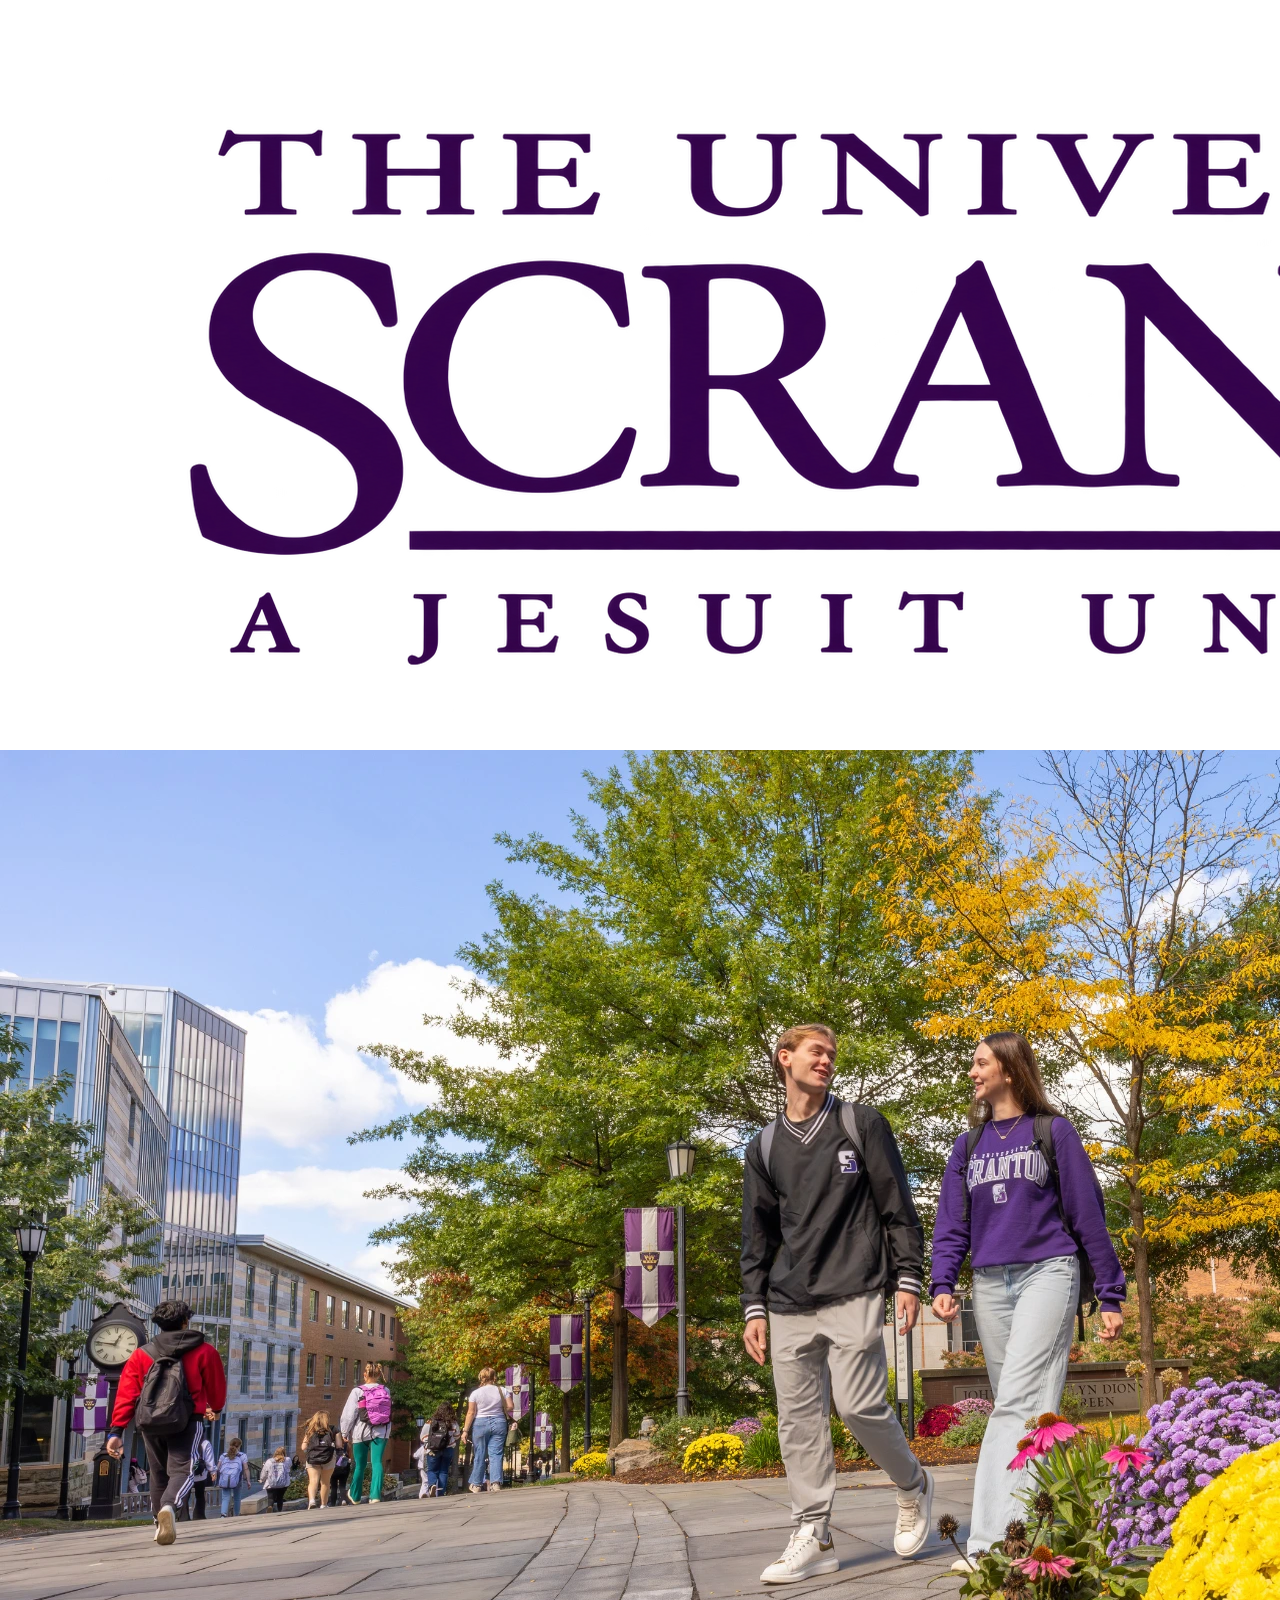
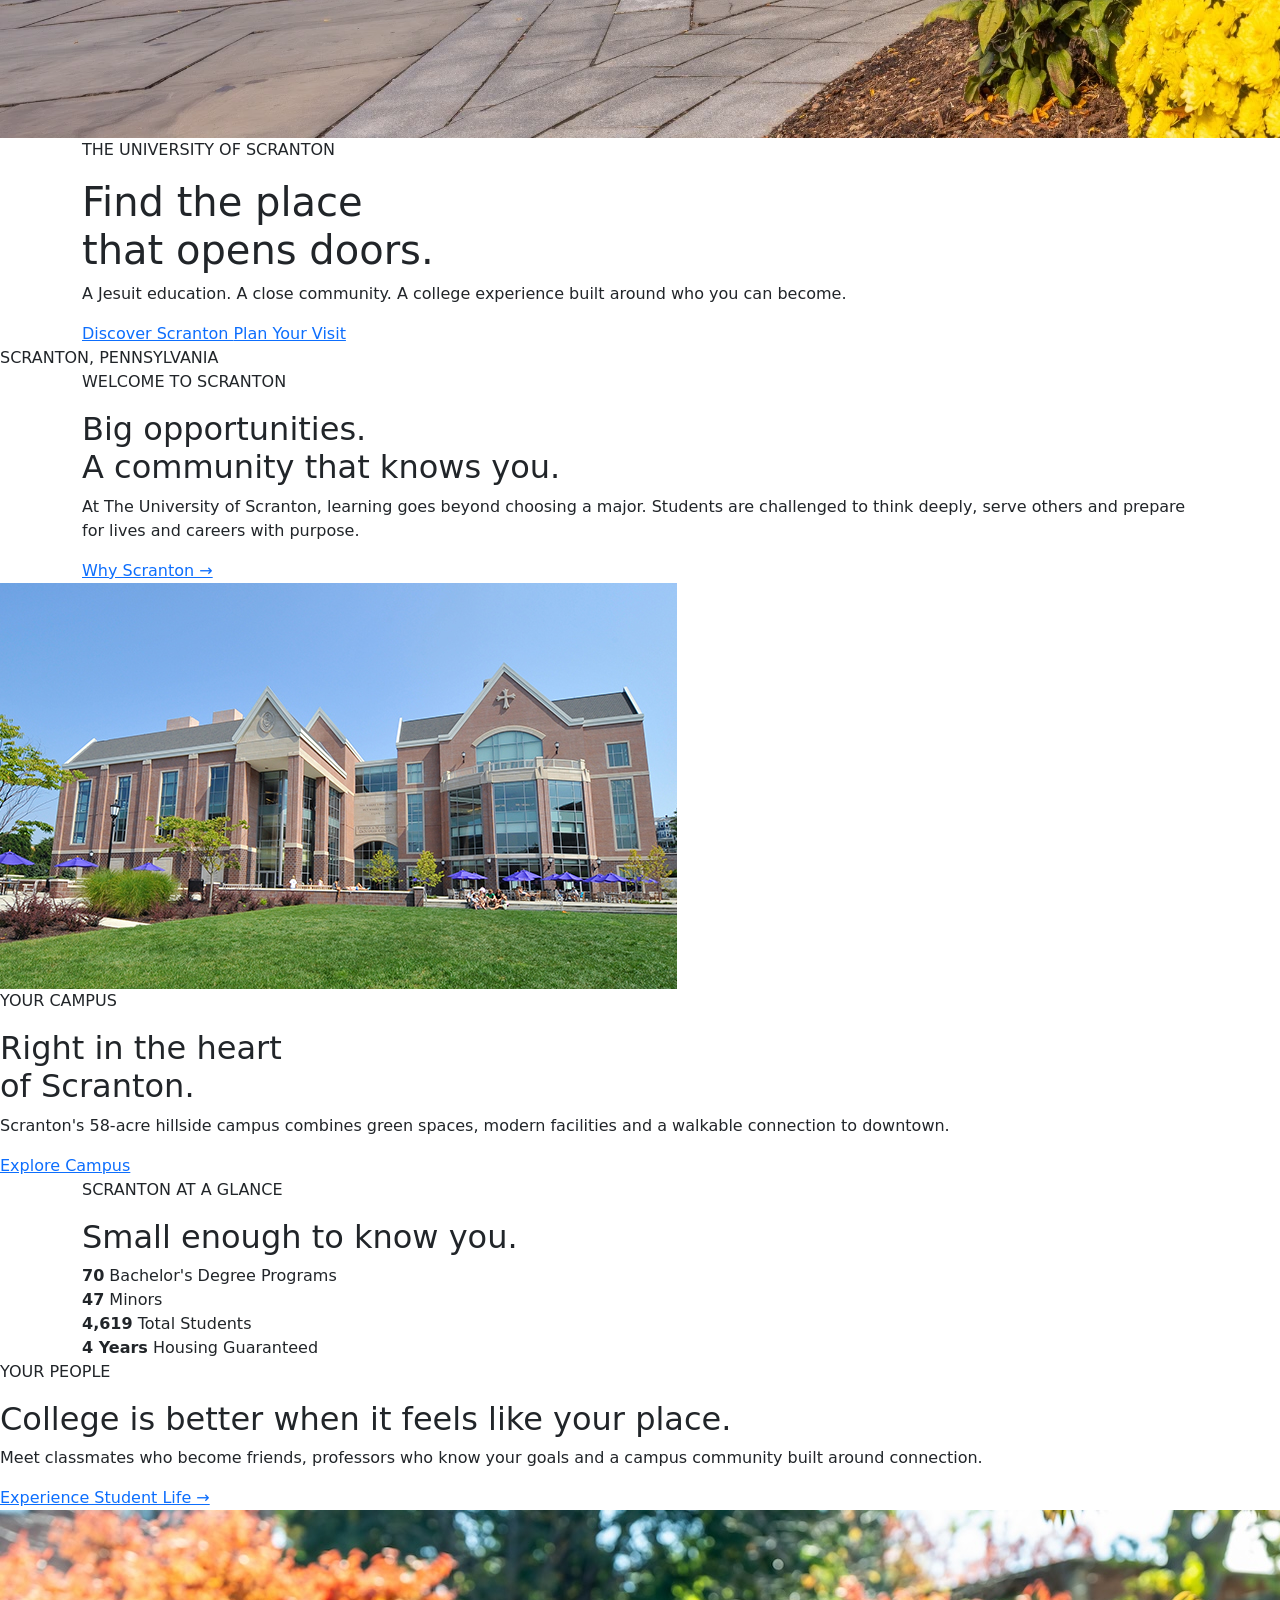
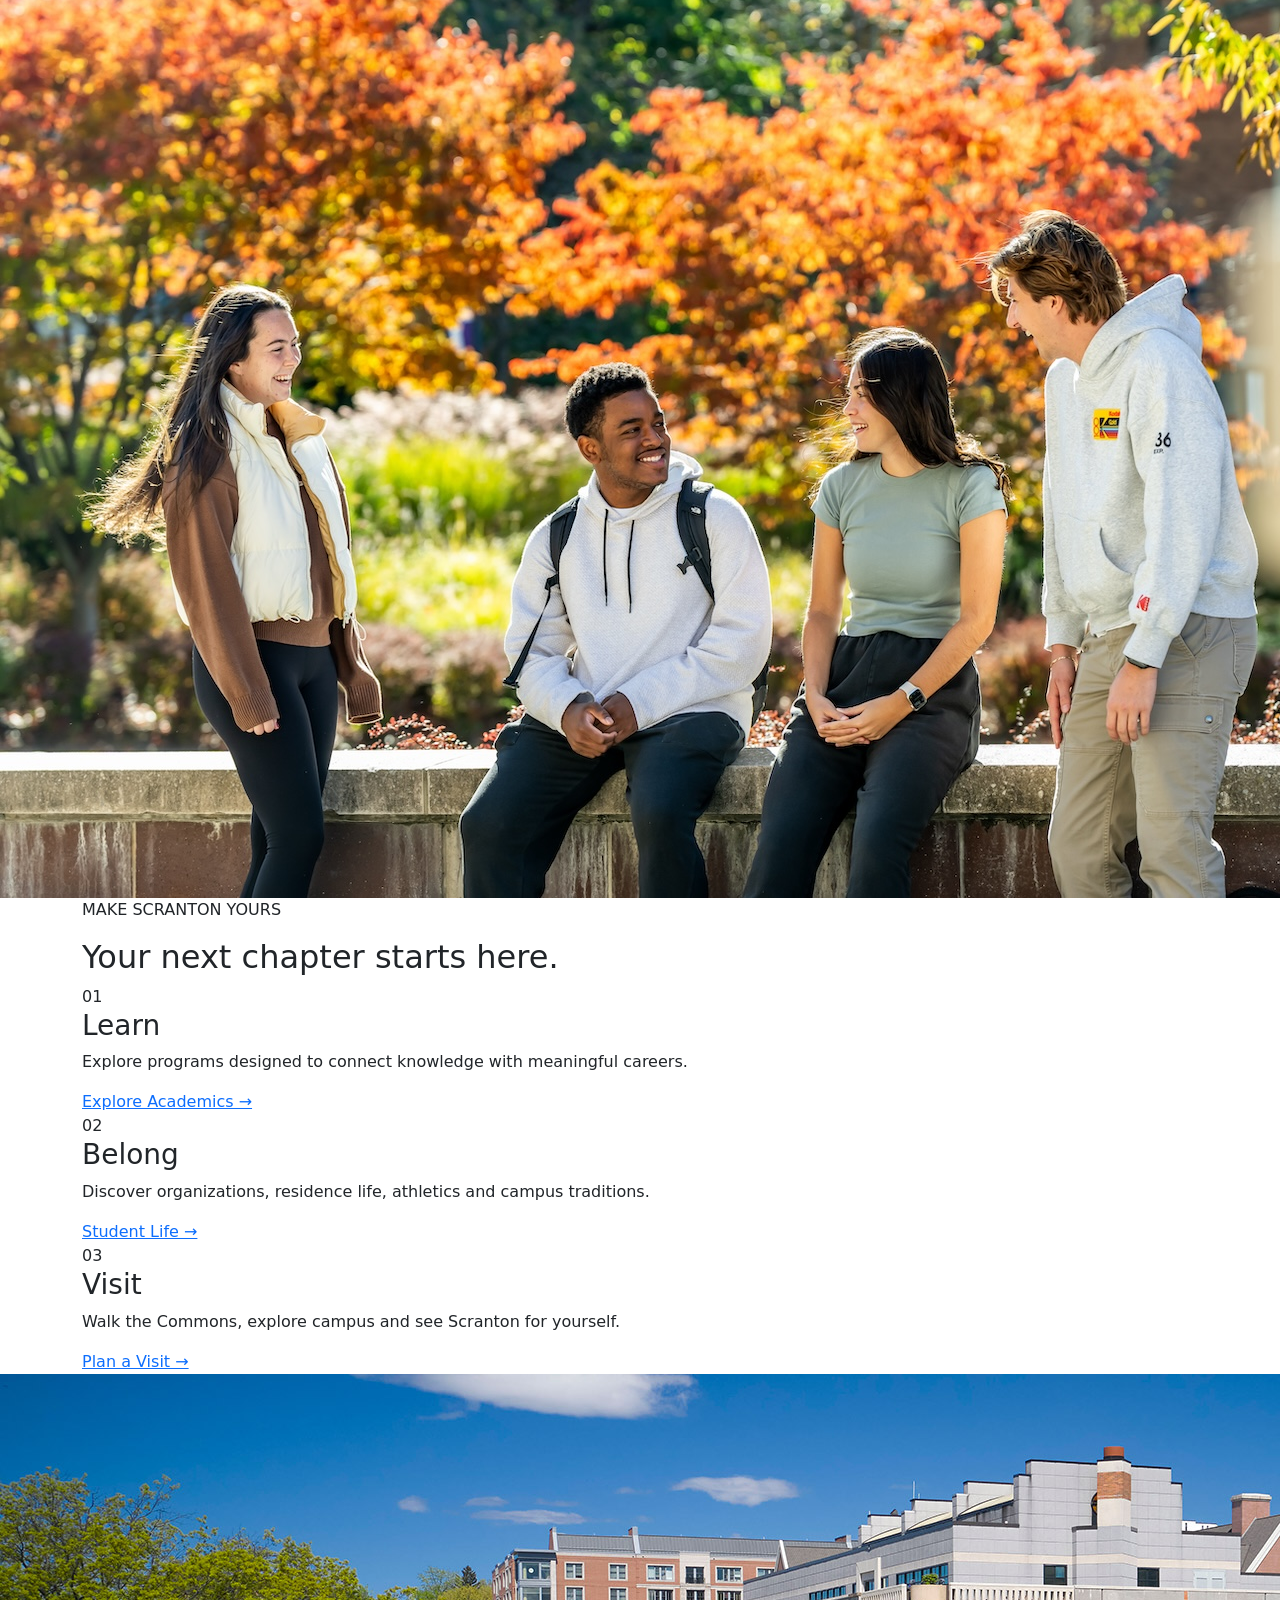
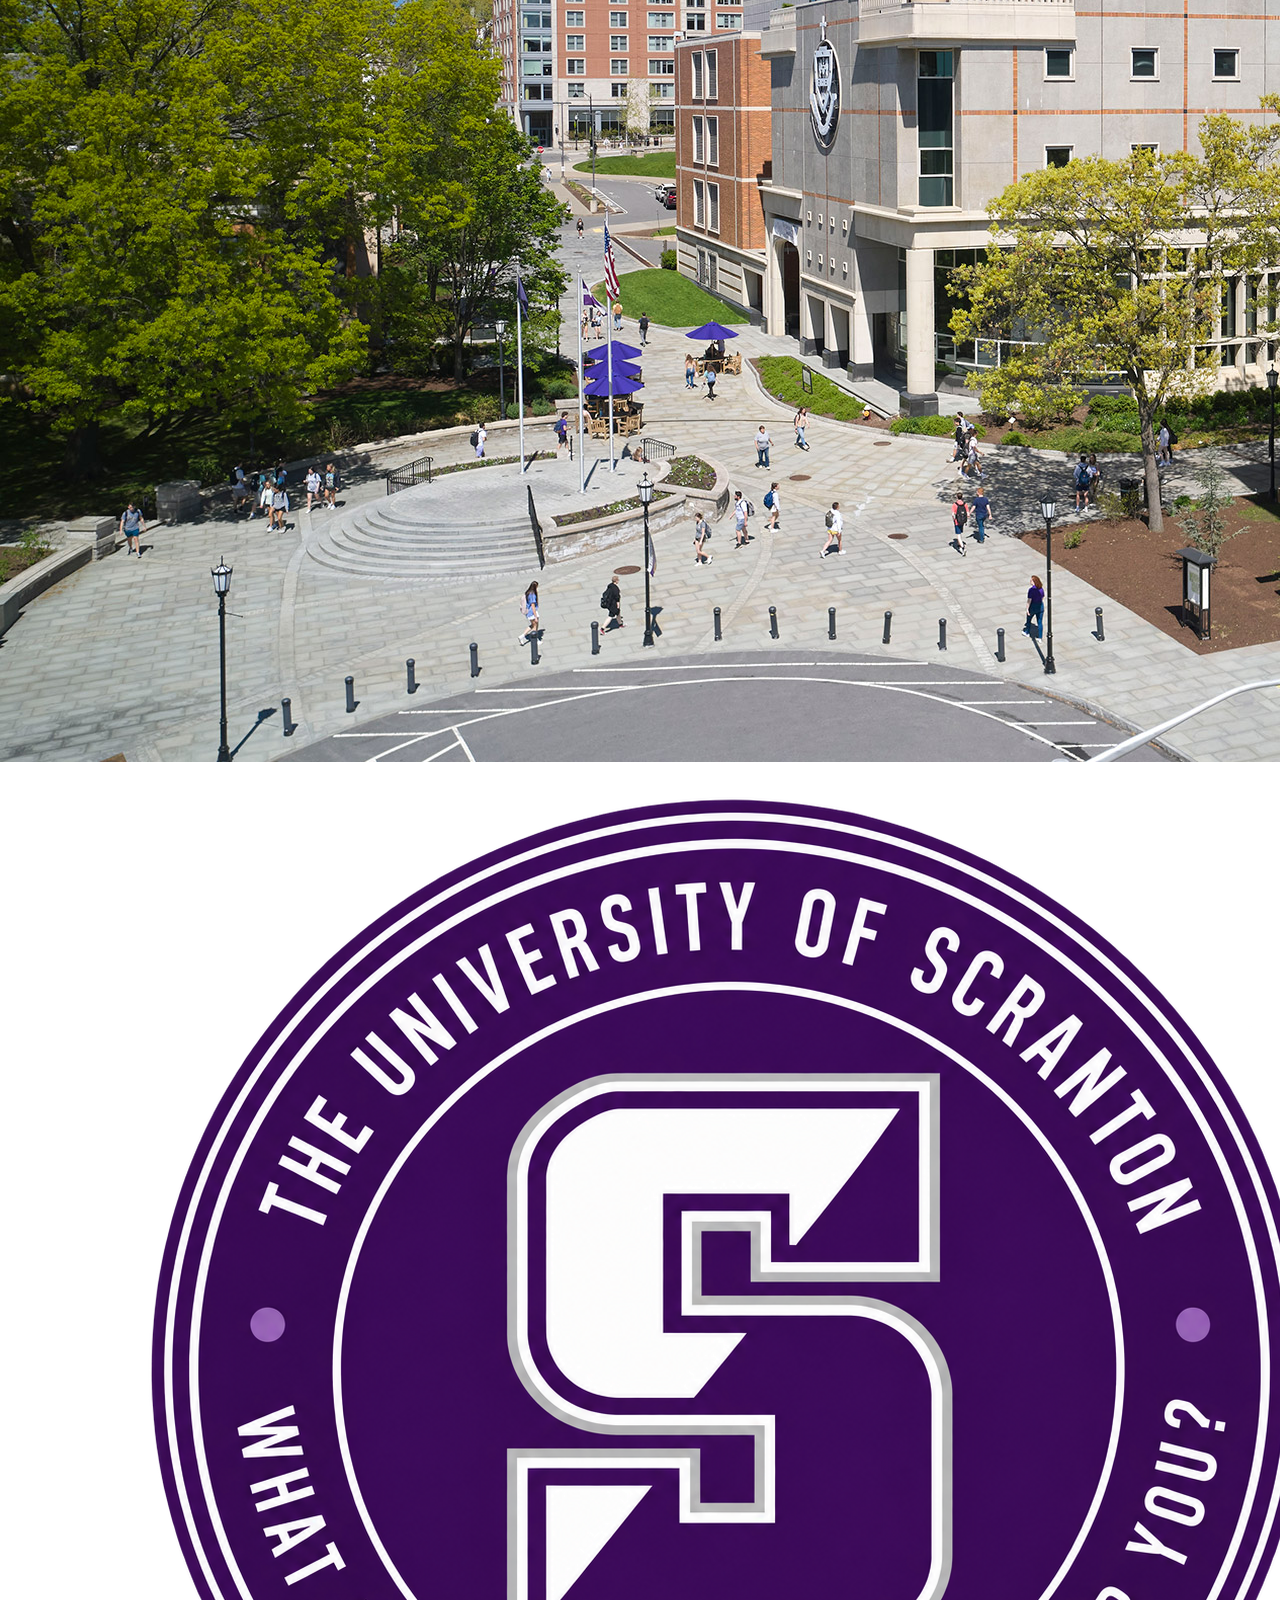
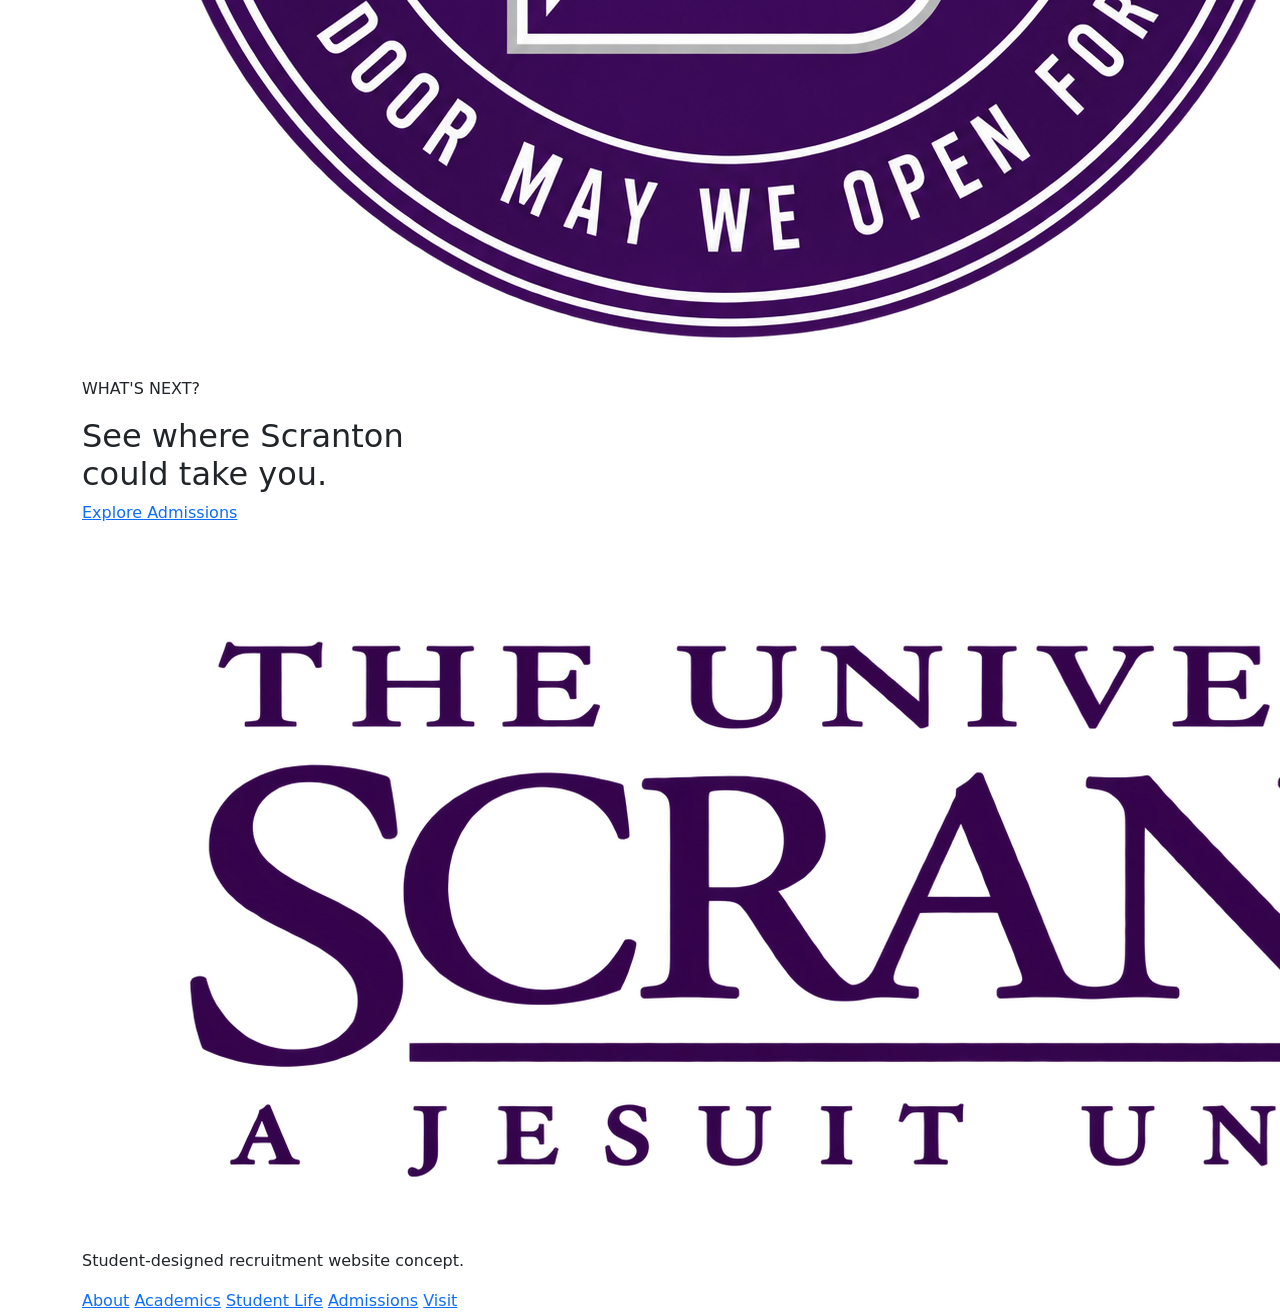
==== index.html @ c7df623d "1" ====
<!DOCTYPE html>
<html lang="en">
<head>
    <meta charset="UTF-8">
    <meta name="viewport" content="width=device-width, initial-scale=1.0">

    <title>The University of Scranton | Open Your Next Door</title>

    <link href="https://cdn.jsdelivr.net/npm/bootstrap@5.3.8/dist/css/bootstrap.min.css" rel="stylesheet">

    <link rel="preconnect" href="https://fonts.googleapis.com">
    <link rel="preconnect" href="https://fonts.gstatic.com" crossorigin>
    <link href="https://fonts.googleapis.com/css2?family=DM+Serif+Display&family=Montserrat:wght@400;500;600;700&display=swap" rel="stylesheet">

    <link rel="stylesheet" href="style.css">
</head>

<body>

<nav class="navbar navbar-expand-lg scranton-navbar sticky-top">
    <div class="container">

        <a class="navbar-brand" href="index.html">
            <img src="scranton-logo.png"
                 alt="The University of Scranton"
                 class="scranton-logo">
        </a>

        <button class="navbar-toggler" type="button"
                data-bs-toggle="collapse"
                data-bs-target="#mainNav"
                aria-controls="mainNav"
                aria-expanded="false"
                aria-label="Toggle navigation">
            <span class="navbar-toggler-icon"></span>
        </button>

        <div class="collapse navbar-collapse" id="mainNav">

            <ul class="navbar-nav ms-auto align-items-lg-center">
                <li class="nav-item">
                    <a class="nav-link" href="about.html">About</a>
                </li>

                <li class="nav-item">
                    <a class="nav-link" href="academics.html">Academics</a>
                </li>

                <li class="nav-item">
                    <a class="nav-link" href="student-life.html">Student Life</a>
                </li>

                <li class="nav-item">
                    <a class="nav-link" href="admissions.html">Admissions</a>
                </li>

                <li class="nav-item ms-lg-3">
                    <a class="nav-link visit-button" href="visit.html">Visit</a>
                </li>
            </ul>

        </div>
    </div>
</nav>


<!-- HERO -->

<header class="home-hero">

    <img src="students-fall.jpg"
         alt="Students walking through The University of Scranton campus in fall"
         class="hero-image">

    <div class="hero-overlay"></div>

    <div class="container hero-content reveal">
        <p class="hero-eyebrow">THE UNIVERSITY OF SCRANTON</p>

        <h1>
            Find the place<br>
            that opens doors.
        </h1>

        <p class="hero-description">
            A Jesuit education. A close community.
            A college experience built around who you can become.
        </p>

        <div class="hero-buttons">
            <a href="about.html" class="button-light">
                Discover Scranton
            </a>

            <a href="visit.html" class="button-outline-light">
                Plan Your Visit
            </a>
        </div>
    </div>

    <div class="hero-tag">
        <span>SCRANTON, PENNSYLVANIA</span>
    </div>

</header>


<!-- INTRO -->

<section class="section cream-section">
    <div class="container">

        <div class="intro-grid">

            <div class="reveal">
                <p class="eyebrow">WELCOME TO SCRANTON</p>

                <h2 class="section-title">
                    Big opportunities.<br>
                    A community that knows you.
                </h2>
            </div>

            <div class="large-copy reveal">
                <p>
                    At The University of Scranton, learning goes beyond
                    choosing a major. Students are challenged to think
                    deeply, serve others and prepare for lives and careers
                    with purpose.
                </p>

                <a href="about.html" class="text-link">
                    Why Scranton →
                </a>
            </div>

        </div>

    </div>
</section>


<!-- FEATURE -->

<section class="editorial-feature">

    <div class="editorial-image reveal">
        <img src="denaples-center.jpg"
             alt="DeNaples Center at The University of Scranton">
    </div>

    <div class="editorial-copy purple-panel reveal">

        <p class="eyebrow light-eyebrow">YOUR CAMPUS</p>

        <h2>
            Right in the heart<br>
            of Scranton.
        </h2>

        <p>
            Scranton's 58-acre hillside campus combines green spaces,
            modern facilities and a walkable connection to downtown.
        </p>

        <a href="visit.html" class="button-light">
            Explore Campus
        </a>

    </div>

</section>


<!-- NUMBERS -->

<section class="section white-section">

    <div class="container">

        <div class="center-heading reveal">
            <p class="eyebrow">SCRANTON AT A GLANCE</p>
            <h2 class="section-title">Small enough to know you.</h2>
        </div>

        <div class="stat-grid">

            <div class="stat reveal">
                <strong>70</strong>
                <span>Bachelor's Degree Programs</span>
            </div>

            <div class="stat reveal">
                <strong>47</strong>
                <span>Minors</span>
            </div>

            <div class="stat reveal">
                <strong>4,619</strong>
                <span>Total Students</span>
            </div>

            <div class="stat reveal">
                <strong>4 Years</strong>
                <span>Housing Guaranteed</span>
            </div>

        </div>

    </div>

</section>


<!-- STUDENT COMMUNITY -->

<section class="student-feature">

    <div class="student-feature-copy reveal">

        <p class="eyebrow">YOUR PEOPLE</p>

        <h2>
            College is better when
            it feels like your place.
        </h2>

        <p>
            Meet classmates who become friends, professors who know
            your goals and a campus community built around connection.
        </p>

        <a href="student-life.html" class="text-link">
            Experience Student Life →
        </a>

    </div>

    <div class="student-feature-image reveal">
        <img src="student-community.jpg"
             alt="University of Scranton students spending time together">
    </div>

</section>


<!-- THREE PATHS -->

<section class="section soft-section">

    <div class="container">

        <div class="center-heading reveal">
            <p class="eyebrow">MAKE SCRANTON YOURS</p>
            <h2 class="section-title">Your next chapter starts here.</h2>
        </div>

        <div class="path-grid">

            <article class="path-card reveal">
                <span>01</span>
                <h3>Learn</h3>
                <p>
                    Explore programs designed to connect knowledge
                    with meaningful careers.
                </p>
                <a href="academics.html">Explore Academics →</a>
            </article>

            <article class="path-card reveal">
                <span>02</span>
                <h3>Belong</h3>
                <p>
                    Discover organizations, residence life,
                    athletics and campus traditions.
                </p>
                <a href="student-life.html">Student Life →</a>
            </article>

            <article class="path-card reveal">
                <span>03</span>
                <h3>Visit</h3>
                <p>
                    Walk the Commons, explore campus and see
                    Scranton for yourself.
                </p>
                <a href="visit.html">Plan a Visit →</a>
            </article>

        </div>

    </div>

</section>


<!-- PHOTO CTA -->

<section class="photo-banner">

    <img src="campus-main.jpg"
         alt="The University of Scranton campus"
         class="banner-image">

    <div class="banner-overlay"></div>

    <div class="container banner-content reveal">

        <img src="scranton-mark.png"
             alt=""
             class="banner-mark">

        <p class="eyebrow light-eyebrow">WHAT'S NEXT?</p>

        <h2>
            See where Scranton<br>
            could take you.
        </h2>

        <a href="admissions.html" class="button-light">
            Explore Admissions
        </a>

    </div>

</section>


<footer class="site-footer">

    <div class="container footer-grid">

        <div>
            <img src="scranton-logo.png"
                 alt="The University of Scranton"
                 class="footer-logo">

            <p>
                Student-designed recruitment website concept.
            </p>
        </div>

        <div class="footer-links">
            <a href="about.html">About</a>
            <a href="academics.html">Academics</a>
            <a href="student-life.html">Student Life</a>
            <a href="admissions.html">Admissions</a>
            <a href="visit.html">Visit</a>
        </div>

    </div>

    <div class="container footer-bottom">
        
    </div>

</footer>


<script src="https://cdn.jsdelivr.net/npm/bootstrap@5.3.8/dist/js/bootstrap.bundle.min.js"></script>
<script src="script.js"></script>

</body>
</html>
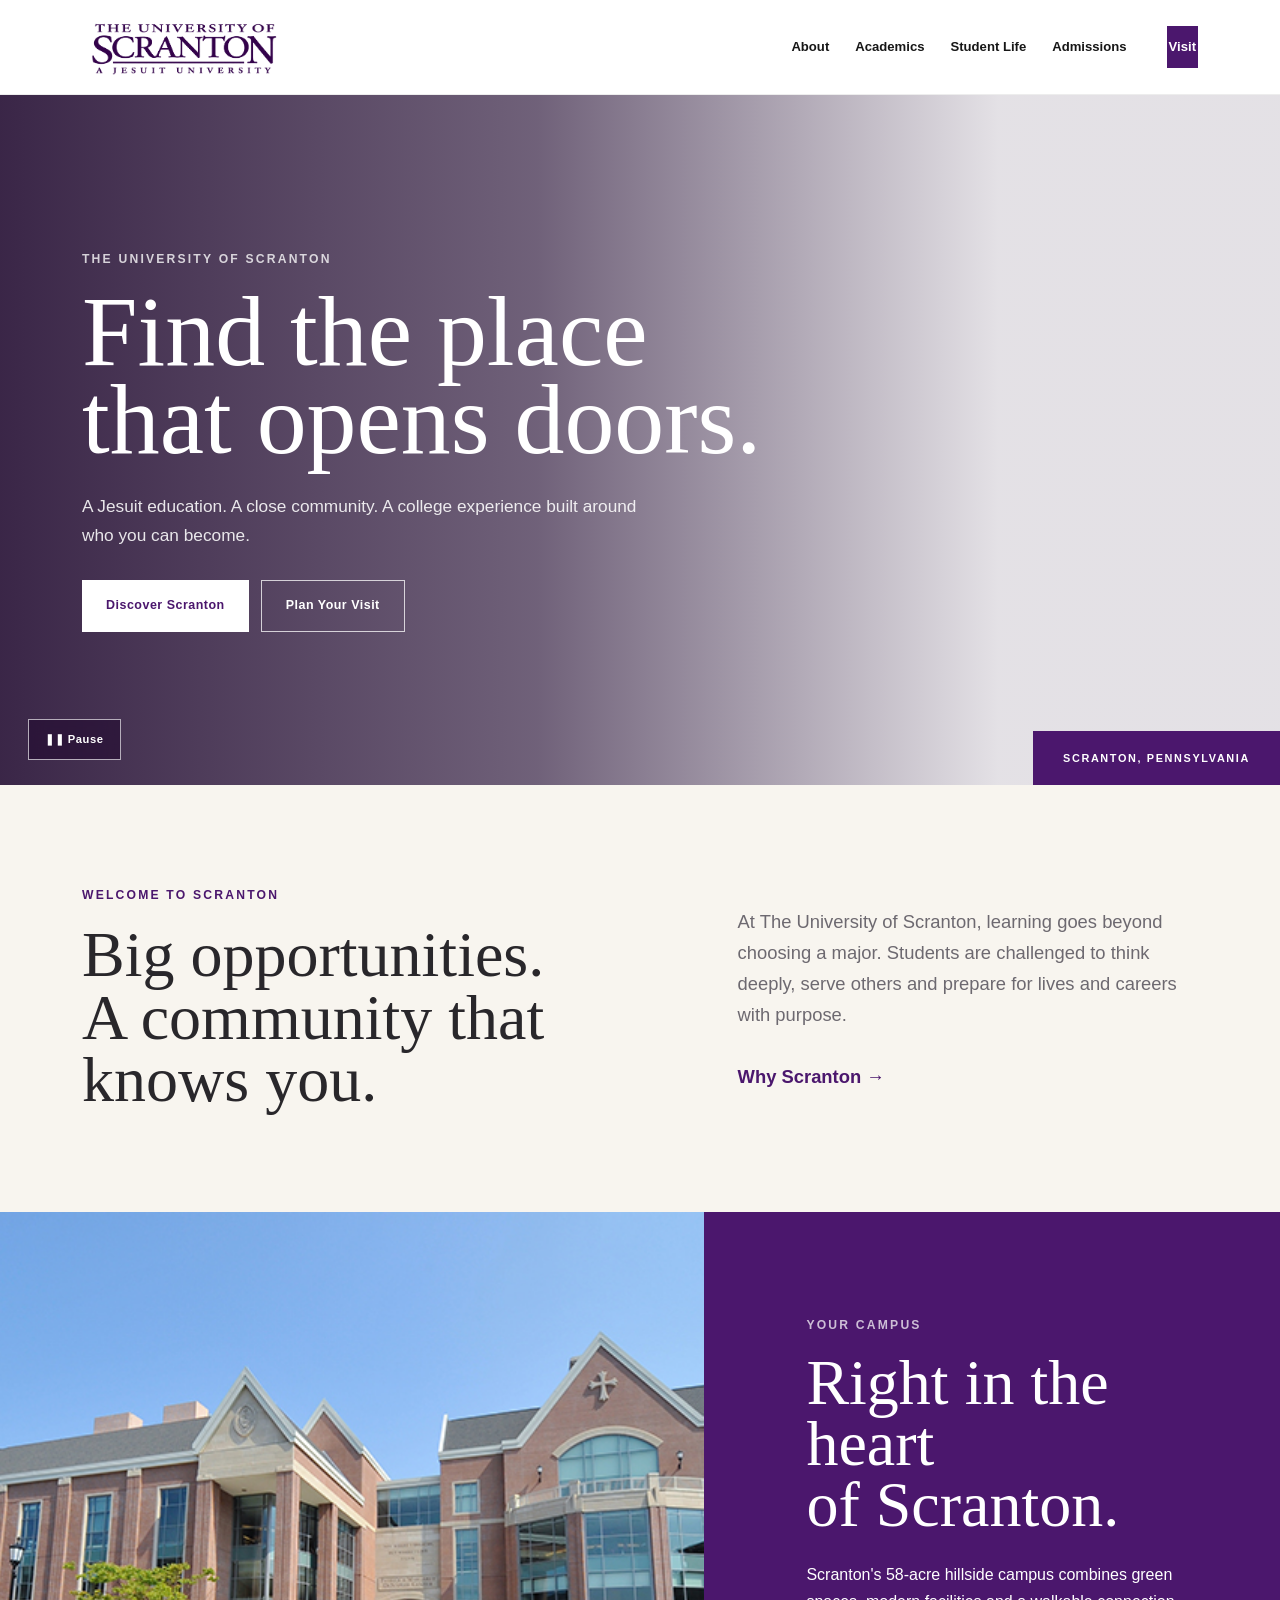
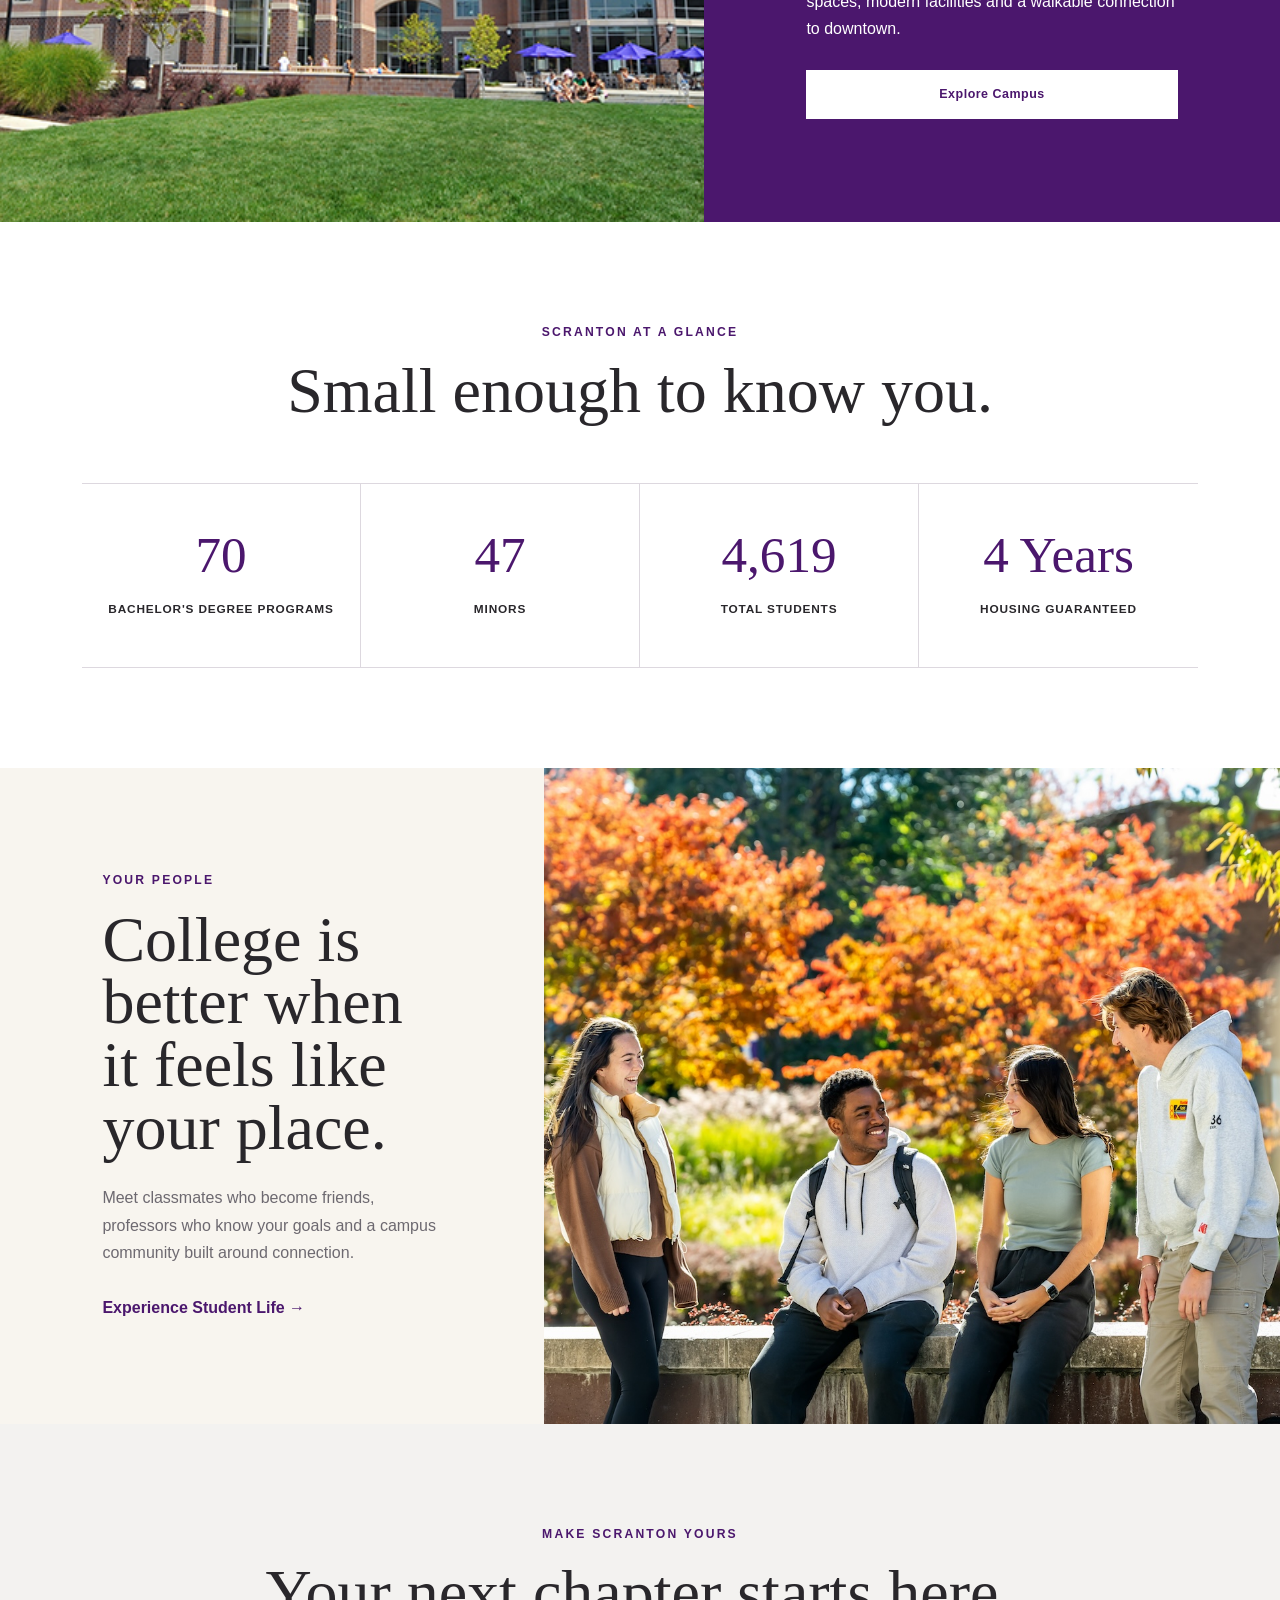
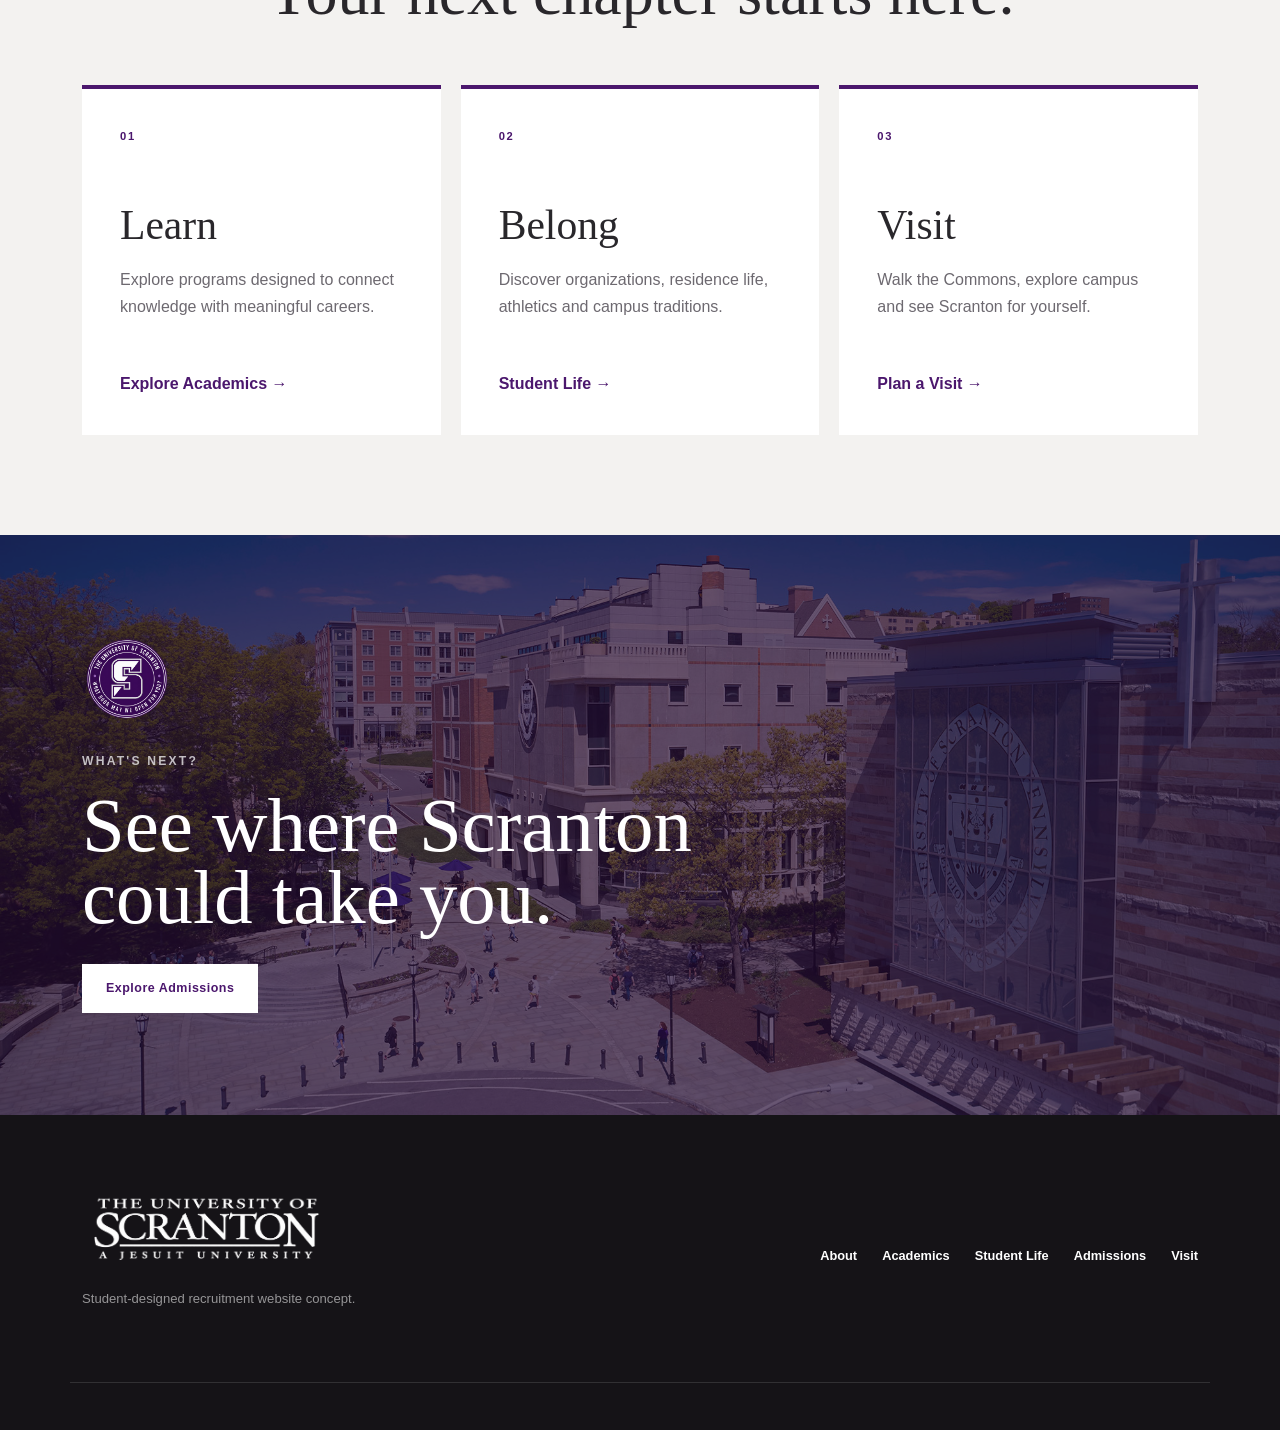
==== commit 52b24a5e: "hi" ====
--- a/index.html
+++ b/index.html
@@ -1,7 +1,11 @@
 <!DOCTYPE html>
+
 <html lang="en">
+
 <head>
+
     <meta charset="UTF-8">
+
     <meta name="viewport" content="width=device-width, initial-scale=1.0">
 
     <title>The University of Scranton | Open Your Next Door</title>
@@ -9,21 +13,28 @@
     <link href="https://cdn.jsdelivr.net/npm/bootstrap@5.3.8/dist/css/bootstrap.min.css" rel="stylesheet">
 
     <link rel="preconnect" href="https://fonts.googleapis.com">
+
     <link rel="preconnect" href="https://fonts.gstatic.com" crossorigin>
+
     <link href="https://fonts.googleapis.com/css2?family=DM+Serif+Display&family=Montserrat:wght@400;500;600;700&display=swap" rel="stylesheet">
 
     <link rel="stylesheet" href="style.css">
+
 </head>
 
 <body>
 
+
 <nav class="navbar navbar-expand-lg scranton-navbar sticky-top">
+
     <div class="container">
 
         <a class="navbar-brand" href="index.html">
+
             <img src="scranton-logo.png"
                  alt="The University of Scranton"
                  class="scranton-logo">
+
         </a>
 
         <button class="navbar-toggler" type="button"
@@ -32,12 +43,15 @@
                 aria-controls="mainNav"
                 aria-expanded="false"
                 aria-label="Toggle navigation">
+
             <span class="navbar-toggler-icon"></span>
+
         </button>
 
         <div class="collapse navbar-collapse" id="mainNav">
 
             <ul class="navbar-nav ms-auto align-items-lg-center">
+
                 <li class="nav-item">
                     <a class="nav-link" href="about.html">About</a>
                 </li>
@@ -57,10 +71,13 @@
                 <li class="nav-item ms-lg-3">
                     <a class="nav-link visit-button" href="visit.html">Visit</a>
                 </li>
+
             </ul>
 
         </div>
-    </div>
+
+    </div>
+
 </nav>
 
 
@@ -68,13 +85,23 @@
 
 <header class="home-hero">
 
-    <img src="students-fall.jpg"
-         alt="Students walking through The University of Scranton campus in fall"
-         class="hero-image">
+    <video
+        class="hero-video"
+        id="heroVideo"
+        autoplay
+        muted
+        loop
+        playsinline
+        aria-label="University of Scranton campus video">
+
+        <source src="scranton-campus.mp4" type="video/mp4">
+
+    </video>
 
     <div class="hero-overlay"></div>
 
     <div class="container hero-content reveal">
+
         <p class="hero-eyebrow">THE UNIVERSITY OF SCRANTON</p>
 
         <h1>
@@ -88,6 +115,7 @@
         </p>
 
         <div class="hero-buttons">
+
             <a href="about.html" class="button-light">
                 Discover Scranton
             </a>
@@ -95,8 +123,18 @@
             <a href="visit.html" class="button-outline-light">
                 Plan Your Visit
             </a>
-        </div>
-    </div>
+
+        </div>
+
+    </div>
+
+    <button
+        class="video-control"
+        id="videoControl"
+        type="button"
+        aria-label="Pause background video">
+        ❚❚ Pause
+    </button>
 
     <div class="hero-tag">
         <span>SCRANTON, PENNSYLVANIA</span>
@@ -108,20 +146,24 @@
 <!-- INTRO -->
 
 <section class="section cream-section">
+
     <div class="container">
 
         <div class="intro-grid">
 
             <div class="reveal">
+
                 <p class="eyebrow">WELCOME TO SCRANTON</p>
 
                 <h2 class="section-title">
                     Big opportunities.<br>
                     A community that knows you.
                 </h2>
+
             </div>
 
             <div class="large-copy reveal">
+
                 <p>
                     At The University of Scranton, learning goes beyond
                     choosing a major. Students are challenged to think
@@ -132,11 +174,13 @@
                 <a href="about.html" class="text-link">
                     Why Scranton →
                 </a>
-            </div>
-
-        </div>
-
-    </div>
+
+            </div>
+
+        </div>
+
+    </div>
+
 </section>
 
 
@@ -145,8 +189,10 @@
 <section class="editorial-feature">
 
     <div class="editorial-image reveal">
+
         <img src="denaples-center.jpg"
              alt="DeNaples Center at The University of Scranton">
+
     </div>
 
     <div class="editorial-copy purple-panel reveal">
@@ -179,8 +225,13 @@
     <div class="container">
 
         <div class="center-heading reveal">
+
             <p class="eyebrow">SCRANTON AT A GLANCE</p>
-            <h2 class="section-title">Small enough to know you.</h2>
+
+            <h2 class="section-title">
+                Small enough to know you.
+            </h2>
+
         </div>
 
         <div class="stat-grid">
@@ -237,8 +288,10 @@
     </div>
 
     <div class="student-feature-image reveal">
+
         <img src="student-community.jpg"
              alt="University of Scranton students spending time together">
+
     </div>
 
 </section>
@@ -251,40 +304,66 @@
     <div class="container">
 
         <div class="center-heading reveal">
+
             <p class="eyebrow">MAKE SCRANTON YOURS</p>
-            <h2 class="section-title">Your next chapter starts here.</h2>
+
+            <h2 class="section-title">
+                Your next chapter starts here.
+            </h2>
+
         </div>
 
         <div class="path-grid">
 
             <article class="path-card reveal">
+
                 <span>01</span>
+
                 <h3>Learn</h3>
+
                 <p>
                     Explore programs designed to connect knowledge
                     with meaningful careers.
                 </p>
-                <a href="academics.html">Explore Academics →</a>
+
+                <a href="academics.html">
+                    Explore Academics →
+                </a>
+
             </article>
 
             <article class="path-card reveal">
+
                 <span>02</span>
+
                 <h3>Belong</h3>
+
                 <p>
                     Discover organizations, residence life,
                     athletics and campus traditions.
                 </p>
-                <a href="student-life.html">Student Life →</a>
+
+                <a href="student-life.html">
+                    Student Life →
+                </a>
+
             </article>
 
             <article class="path-card reveal">
+
                 <span>03</span>
+
                 <h3>Visit</h3>
+
                 <p>
                     Walk the Commons, explore campus and see
                     Scranton for yourself.
                 </p>
-                <a href="visit.html">Plan a Visit →</a>
+
+                <a href="visit.html">
+                    Plan a Visit →
+                </a>
+
             </article>
 
         </div>
@@ -310,7 +389,9 @@
              alt=""
              class="banner-mark">
 
-        <p class="eyebrow light-eyebrow">WHAT'S NEXT?</p>
+        <p class="eyebrow light-eyebrow">
+            WHAT'S NEXT?
+        </p>
 
         <h2>
             See where Scranton<br>
@@ -331,6 +412,7 @@
     <div class="container footer-grid">
 
         <div>
+
             <img src="scranton-logo.png"
                  alt="The University of Scranton"
                  class="footer-logo">
@@ -338,27 +420,35 @@
             <p>
                 Student-designed recruitment website concept.
             </p>
+
         </div>
 
         <div class="footer-links">
+
             <a href="about.html">About</a>
+
             <a href="academics.html">Academics</a>
+
             <a href="student-life.html">Student Life</a>
+
             <a href="admissions.html">Admissions</a>
+
             <a href="visit.html">Visit</a>
+
         </div>
 
     </div>
 
     <div class="container footer-bottom">
-        
     </div>
 
 </footer>
 
 
 <script src="https://cdn.jsdelivr.net/npm/bootstrap@5.3.8/dist/js/bootstrap.bundle.min.js"></script>
+
 <script src="script.js"></script>
 
 </body>
+
 </html>
--- a/style.css
+++ b/style.css
@@ -0,0 +1,1620 @@
+:root {
+    --scranton-purple: #4b176d;
+    --deep-purple: #2f0d46;
+    --royal-purple: #63358c;
+    --soft-purple: #eee7f3;
+
+    --gold: #c8a951;
+
+    --cream: #f8f5ef;
+    --soft-gray: #f3f2f0;
+    --white: #ffffff;
+
+    --black: #171717;
+    --charcoal: #29272b;
+    --text: #29272b;
+    --muted: #6d6970;
+
+    --border: #ddd8df;
+}
+
+
+/* =========================
+   BASE
+========================= */
+
+* {
+    box-sizing: border-box;
+}
+
+html {
+    scroll-behavior: smooth;
+}
+
+body {
+    margin: 0;
+    font-family: "Montserrat", sans-serif;
+    color: var(--text);
+    background: var(--white);
+    line-height: 1.7;
+}
+
+img {
+    max-width: 100%;
+    display: block;
+}
+
+h1,
+h2,
+h3 {
+    font-family: "DM Serif Display", serif;
+    font-weight: 400;
+}
+
+a {
+    text-decoration: none;
+}
+
+.section {
+    padding: 100px 0;
+}
+
+.white-section {
+    background: var(--white);
+}
+
+.cream-section {
+    background: var(--cream);
+}
+
+.soft-section {
+    background: var(--soft-gray);
+}
+
+.eyebrow,
+.hero-eyebrow {
+    font-size: 0.76rem;
+    font-weight: 700;
+    letter-spacing: 0.18em;
+    text-transform: uppercase;
+    color: var(--scranton-purple);
+    margin-bottom: 18px;
+}
+
+.light-eyebrow {
+    color: rgba(255,255,255,0.72);
+}
+
+.section-title {
+    font-size: clamp(2.7rem, 5vw, 5rem);
+    line-height: 0.98;
+    margin: 0;
+}
+
+.body-copy {
+    max-width: 620px;
+    color: var(--muted);
+}
+
+
+/* =========================
+   NAVBAR
+========================= */
+
+.scranton-navbar {
+    min-height: 88px;
+    background: rgba(255,255,255,0.97);
+    border-bottom: 1px solid rgba(0,0,0,0.07);
+    backdrop-filter: blur(12px);
+}
+
+.scranton-logo {
+    width: 205px;
+    height: auto;
+}
+
+.scranton-navbar .nav-link {
+    position: relative;
+    margin-left: 22px;
+    padding: 10px 2px !important;
+
+    color: var(--black);
+    font-size: 0.82rem;
+    font-weight: 600;
+}
+
+.scranton-navbar .nav-link:not(.visit-button)::after {
+    content: "";
+    position: absolute;
+
+    left: 0;
+    bottom: 3px;
+
+    width: 0;
+    height: 2px;
+
+    background: var(--scranton-purple);
+
+    transition: width 0.25s ease;
+}
+
+.scranton-navbar .nav-link:hover::after,
+.scranton-navbar .nav-link.active::after {
+    width: 100%;
+}
+
+.visit-button {
+    background: var(--scranton-purple);
+    color: var(--white) !important;
+
+    padding: 12px 23px !important;
+}
+
+.visit-button:hover {
+    background: var(--deep-purple);
+}
+
+
+/* =========================
+   BUTTONS
+========================= */
+
+.button-light,
+.button-outline-light {
+    display: inline-flex;
+    align-items: center;
+    justify-content: center;
+
+    padding: 14px 24px;
+
+    font-size: 0.78rem;
+    font-weight: 700;
+    letter-spacing: 0.04em;
+
+    transition: 0.25s ease;
+}
+
+.button-light {
+    background: var(--white);
+    color: var(--scranton-purple);
+}
+
+.button-light:hover {
+    background: var(--cream);
+    color: var(--deep-purple);
+    transform: translateY(-2px);
+}
+
+.button-outline-light {
+    color: var(--white);
+    border: 1px solid rgba(255,255,255,0.75);
+}
+
+.button-outline-light:hover {
+    background: var(--white);
+    color: var(--scranton-purple);
+}
+
+.text-link {
+    display: inline-block;
+
+    color: var(--scranton-purple);
+    font-weight: 700;
+
+    margin-top: 12px;
+}
+
+.text-link:hover {
+    color: var(--deep-purple);
+}
+
+
+/* =========================
+   HOME HERO
+========================= */
+
+.home-hero {
+    position: relative;
+    min-height: 690px;
+
+    display: flex;
+    align-items: center;
+
+    overflow: hidden;
+}
+
+.hero-image {
+    position: absolute;
+    inset: 0;
+
+    width: 100%;
+    height: 100%;
+
+    object-fit: cover;
+    object-position: center;
+}
+
+/* =========================
+   HOME HERO VIDEO
+========================= */
+
+.hero-video {
+    position: absolute;
+    inset: 0;
+
+    width: 100%;
+    height: 100%;
+
+    object-fit: cover;
+    object-position: center;
+
+    z-index: 0;
+}
+
+.hero-overlay {
+    z-index: 1;
+}
+
+.video-control {
+    position: absolute;
+
+    left: 28px;
+    bottom: 25px;
+
+    z-index: 4;
+
+    display: inline-flex;
+    align-items: center;
+    justify-content: center;
+
+    min-width: 92px;
+
+    padding: 10px 16px;
+
+    border: 1px solid rgba(255, 255, 255, 0.65);
+
+    background: rgba(31, 8, 46, 0.58);
+
+    color: var(--white);
+
+    font-family: "Montserrat", sans-serif;
+
+    font-size: 0.7rem;
+    font-weight: 700;
+
+    letter-spacing: 0.05em;
+
+    cursor: pointer;
+
+    backdrop-filter: blur(8px);
+
+    transition:
+        background 0.25s ease,
+        transform 0.25s ease,
+        border-color 0.25s ease;
+}
+
+.video-control:hover {
+    background: var(--scranton-purple);
+
+    border-color: var(--white);
+
+    transform: translateY(-2px);
+}
+
+.video-control:focus-visible {
+    outline: 3px solid var(--gold);
+    outline-offset: 4px;
+}
+
+.hero-overlay {
+    position: absolute;
+    inset: 0;
+
+    background:
+        linear-gradient(
+            90deg,
+            rgba(31, 8, 46, 0.88) 0%,
+            rgba(31, 8, 46, 0.64) 42%,
+            rgba(31, 8, 46, 0.12) 78%
+        );
+}
+
+.hero-content {
+    position: relative;
+    z-index: 2;
+
+    color: var(--white);
+
+    padding-top: 45px;
+    padding-bottom: 45px;
+}
+
+.hero-content h1 {
+    font-size: clamp(4rem, 7.8vw, 7.4rem);
+    line-height: 0.88;
+
+    max-width: 850px;
+
+    margin-bottom: 28px;
+}
+
+.hero-content .hero-eyebrow {
+    color: rgba(255,255,255,0.78);
+}
+
+.hero-description {
+    max-width: 580px;
+
+    font-size: 1.08rem;
+    color: rgba(255,255,255,0.88);
+}
+
+.hero-buttons {
+    display: flex;
+    gap: 12px;
+    flex-wrap: wrap;
+
+    margin-top: 30px;
+}
+
+.hero-tag {
+    position: absolute;
+    z-index: 3;
+
+    right: 0;
+    bottom: 0;
+
+    background: var(--scranton-purple);
+    color: white;
+
+    padding: 18px 30px;
+
+    font-size: 0.68rem;
+    font-weight: 700;
+    letter-spacing: 0.15em;
+}
+
+
+/* =========================
+   PAGE HERO
+========================= */
+
+.page-hero {
+    position: relative;
+
+    min-height: 580px;
+
+    display: flex;
+    align-items: flex-end;
+
+    overflow: hidden;
+}
+
+.page-hero > img {
+    position: absolute;
+    inset: 0;
+
+    width: 100%;
+    height: 100%;
+
+    object-fit: cover;
+}
+
+.page-hero-overlay {
+    position: absolute;
+    inset: 0;
+
+    background:
+        linear-gradient(
+            0deg,
+            rgba(27, 8, 39, 0.9) 0%,
+            rgba(27, 8, 39, 0.4) 55%,
+            rgba(27, 8, 39, 0.08) 100%
+        );
+}
+
+.page-hero-content {
+    position: relative;
+    z-index: 2;
+
+    color: white;
+
+    padding-bottom: 70px;
+}
+
+.page-hero-content .hero-eyebrow {
+    color: rgba(255,255,255,0.7);
+}
+
+.page-hero-content h1 {
+    font-size: clamp(3.6rem, 7vw, 6.8rem);
+    line-height: 0.92;
+
+    max-width: 900px;
+}
+
+.page-hero-content > p:last-child {
+    max-width: 590px;
+    font-size: 1.05rem;
+    color: rgba(255,255,255,0.84);
+}
+
+
+/* =========================
+   INTRO
+========================= */
+
+.intro-grid {
+    display: grid;
+    grid-template-columns: 1fr 0.8fr;
+
+    gap: 80px;
+    align-items: center;
+}
+
+.large-copy {
+    font-size: 1.15rem;
+    color: var(--muted);
+}
+
+.large-copy p {
+    margin-bottom: 18px;
+}
+
+
+/* =========================
+   EDITORIAL FEATURE
+========================= */
+
+.editorial-feature {
+    display: grid;
+    grid-template-columns: 1.1fr 0.9fr;
+}
+
+.editorial-feature.reverse {
+    grid-template-columns: 0.9fr 1.1fr;
+}
+
+.editorial-image {
+    overflow: hidden;
+}
+
+.editorial-image img {
+    width: 100%;
+    height: 100%;
+
+    min-height: 520px;
+
+    object-fit: cover;
+}
+
+.editorial-copy {
+    padding: clamp(60px, 8vw, 120px);
+
+    display: flex;
+    flex-direction: column;
+    justify-content: center;
+}
+
+.editorial-copy h2 {
+    font-size: clamp(3rem, 5vw, 5rem);
+    line-height: 0.95;
+
+    margin-bottom: 25px;
+}
+
+.editorial-copy p:not(.eyebrow) {
+    max-width: 540px;
+    margin-bottom: 28px;
+}
+
+.purple-panel {
+    background: var(--scranton-purple);
+    color: white;
+}
+
+.dark-panel {
+    background: var(--charcoal);
+    color: white;
+}
+
+
+/* =========================
+   STATS
+========================= */
+
+.center-heading {
+    text-align: center;
+    margin-bottom: 60px;
+}
+
+.stat-grid {
+    display: grid;
+    grid-template-columns: repeat(4, 1fr);
+
+    border-top: 1px solid var(--border);
+    border-bottom: 1px solid var(--border);
+}
+
+.stat {
+    text-align: center;
+
+    padding: 45px 25px;
+
+    border-right: 1px solid var(--border);
+}
+
+.stat:last-child {
+    border-right: 0;
+}
+
+.stat strong {
+    display: block;
+
+    font-family: "DM Serif Display", serif;
+    font-size: clamp(2.7rem, 4vw, 4.4rem);
+    font-weight: 400;
+
+    color: var(--scranton-purple);
+
+    line-height: 1;
+    margin-bottom: 14px;
+}
+
+.stat span {
+    font-size: 0.74rem;
+    font-weight: 700;
+    letter-spacing: 0.07em;
+    text-transform: uppercase;
+}
+
+
+/* =========================
+   STUDENT FEATURE
+========================= */
+
+.student-feature {
+    display: grid;
+    grid-template-columns: 0.85fr 1.15fr;
+
+    background: var(--cream);
+}
+
+.student-feature-copy {
+    padding: clamp(60px, 8vw, 120px);
+
+    display: flex;
+    flex-direction: column;
+    justify-content: center;
+}
+
+.student-feature-copy h2 {
+    font-size: clamp(3rem, 5vw, 5rem);
+    line-height: 0.98;
+
+    margin-bottom: 25px;
+}
+
+.student-feature-copy p:not(.eyebrow) {
+    color: var(--muted);
+    max-width: 500px;
+}
+
+.student-feature-image img {
+    width: 100%;
+    height: 100%;
+    min-height: 540px;
+
+    object-fit: cover;
+}
+
+
+/* =========================
+   PATH CARDS
+========================= */
+
+.path-grid {
+    display: grid;
+    grid-template-columns: repeat(3, 1fr);
+
+    gap: 20px;
+}
+
+.path-card {
+    min-height: 350px;
+
+    padding: 38px;
+
+    background: white;
+    border-top: 4px solid var(--scranton-purple);
+
+    display: flex;
+    flex-direction: column;
+}
+
+.path-card > span {
+    color: var(--scranton-purple);
+
+    font-size: 0.7rem;
+    font-weight: 700;
+    letter-spacing: 0.15em;
+}
+
+.path-card h3 {
+    font-size: 2.6rem;
+    margin: 55px 0 15px;
+}
+
+.path-card p {
+    color: var(--muted);
+}
+
+.path-card a {
+    margin-top: auto;
+
+    color: var(--scranton-purple);
+    font-weight: 700;
+}
+
+
+/* =========================
+   PHOTO BANNER
+========================= */
+
+.photo-banner {
+    position: relative;
+
+    min-height: 580px;
+
+    display: flex;
+    align-items: center;
+
+    overflow: hidden;
+}
+
+.banner-image {
+    position: absolute;
+    inset: 0;
+
+    width: 100%;
+    height: 100%;
+
+    object-fit: cover;
+}
+
+.banner-overlay {
+    position: absolute;
+    inset: 0;
+
+    background: rgba(34, 8, 49, 0.68);
+}
+
+.banner-content {
+    position: relative;
+    z-index: 2;
+
+    color: white;
+}
+
+.banner-content h2 {
+    font-size: clamp(3.4rem, 6vw, 6rem);
+    line-height: 0.94;
+
+    margin-bottom: 30px;
+}
+
+.banner-mark {
+    width: 90px;
+
+    margin-bottom: 30px;
+}
+
+
+/* =========================
+   SEAL FEATURE
+========================= */
+
+.seal-feature {
+    background: var(--soft-purple);
+
+    padding: 100px 0;
+}
+
+.seal-content {
+    width: min(1100px, 90%);
+
+    margin: auto;
+
+    display: grid;
+    grid-template-columns: 280px 1fr;
+
+    gap: 80px;
+    align-items: center;
+}
+
+.large-seal {
+    width: 260px;
+    margin: auto;
+}
+
+.seal-content h2 {
+    font-size: clamp(3rem, 5vw, 5rem);
+}
+
+.seal-content p:last-child {
+    max-width: 620px;
+    color: var(--muted);
+}
+
+
+/* =========================
+   SPLIT HERO / ACADEMICS
+========================= */
+
+.split-hero {
+    display: grid;
+    grid-template-columns: 0.9fr 1.1fr;
+
+    min-height: 620px;
+}
+
+.split-hero-copy {
+    background: var(--deep-purple);
+    color: white;
+
+    padding: clamp(60px, 8vw, 120px);
+
+    display: flex;
+    flex-direction: column;
+    justify-content: center;
+}
+
+.split-hero-copy .eyebrow {
+    color: rgba(255,255,255,0.7);
+}
+
+.split-hero-copy h1 {
+    font-size: clamp(4rem, 7vw, 7rem);
+    line-height: 0.88;
+
+    margin-bottom: 25px;
+}
+
+.split-hero-copy > p:last-child {
+    max-width: 500px;
+    color: rgba(255,255,255,0.8);
+}
+
+.split-hero-image img {
+    width: 100%;
+    height: 100%;
+
+    object-fit: cover;
+}
+
+
+/* PROGRAM FILTER */
+
+.filter-buttons {
+    display: flex;
+    justify-content: center;
+    flex-wrap: wrap;
+
+    gap: 10px;
+
+    margin-bottom: 45px;
+}
+
+.filter-button {
+    border: 1px solid var(--border);
+    background: white;
+
+    padding: 11px 18px;
+
+    color: var(--text);
+
+    font-size: 0.76rem;
+    font-weight: 700;
+
+    cursor: pointer;
+
+    transition: 0.2s;
+}
+
+.filter-button:hover,
+.filter-button.active {
+    background: var(--scranton-purple);
+    border-color: var(--scranton-purple);
+
+    color: white;
+}
+
+.program-grid {
+    display: grid;
+    grid-template-columns: repeat(3, 1fr);
+
+    gap: 18px;
+}
+
+.program-card {
+    padding: 34px;
+
+    border: 1px solid var(--border);
+
+    min-height: 290px;
+
+    transition: transform 0.25s ease,
+                box-shadow 0.25s ease;
+}
+
+.program-card:hover {
+    transform: translateY(-5px);
+
+    box-shadow: 0 18px 45px rgba(0,0,0,0.08);
+}
+
+.program-card > span {
+    font-size: 0.65rem;
+    font-weight: 700;
+
+    letter-spacing: 0.1em;
+
+    color: var(--scranton-purple);
+}
+
+.program-card h3 {
+    font-size: 2rem;
+
+    margin: 35px 0 15px;
+}
+
+.program-card p {
+    color: var(--muted);
+}
+
+.program-hidden {
+    display: none;
+}
+
+.wide-image {
+    margin-top: 70px;
+
+    overflow: hidden;
+}
+
+.wide-image img {
+    width: 100%;
+    aspect-ratio: 16 / 6;
+
+    object-fit: cover;
+}
+
+
+/* =========================
+   STUDENT LIFE
+========================= */
+
+.life-grid-section {
+    display: grid;
+    grid-template-columns: 1.35fr 0.825fr 0.825fr;
+}
+
+.life-feature {
+    position: relative;
+
+    min-height: 480px;
+
+    overflow: hidden;
+}
+
+.life-feature img {
+    width: 100%;
+    height: 100%;
+
+    position: absolute;
+    inset: 0;
+
+    object-fit: cover;
+
+    transition: transform 0.5s ease;
+}
+
+.life-feature:hover img {
+    transform: scale(1.035);
+}
+
+.life-feature::after {
+    content: "";
+
+    position: absolute;
+    inset: 0;
+
+    background:
+        linear-gradient(
+            0deg,
+            rgba(24, 9, 31, 0.9),
+            rgba(24, 9, 31, 0.04) 65%
+        );
+}
+
+.life-feature > div {
+    position: absolute;
+    z-index: 2;
+
+    left: 32px;
+    right: 32px;
+    bottom: 30px;
+
+    color: white;
+}
+
+.life-feature span {
+    font-size: 0.68rem;
+    font-weight: 700;
+    letter-spacing: 0.13em;
+}
+
+.life-feature h3 {
+    font-size: 2.3rem;
+}
+
+.life-feature p {
+    color: rgba(255,255,255,0.8);
+}
+
+.scranton-accordion {
+    max-width: 900px;
+    margin: auto;
+}
+
+.scranton-accordion .accordion-item {
+    border: 0;
+    border-bottom: 1px solid var(--border);
+
+    border-radius: 0;
+}
+
+.scranton-accordion .accordion-button {
+    padding: 24px 0;
+
+    font-family: "DM Serif Display", serif;
+    font-size: 1.8rem;
+
+    background: white;
+    box-shadow: none;
+}
+
+.scranton-accordion .accordion-button:not(.collapsed) {
+    color: var(--scranton-purple);
+}
+
+.scranton-accordion .accordion-body {
+    padding: 0 0 28px;
+
+    color: var(--muted);
+}
+
+
+/* =========================
+   ADMISSIONS
+========================= */
+
+.steps-grid {
+    display: grid;
+    grid-template-columns: repeat(4, 1fr);
+
+    gap: 18px;
+}
+
+.step-card {
+    padding: 35px;
+
+    background: white;
+
+    border-bottom: 3px solid var(--scranton-purple);
+}
+
+.step-card span {
+    font-size: 0.7rem;
+    font-weight: 700;
+
+    color: var(--scranton-purple);
+}
+
+.step-card h3 {
+    font-size: 2rem;
+
+    margin: 30px 0 12px;
+}
+
+.step-card p {
+    color: var(--muted);
+}
+
+.cost-section {
+    padding: 100px 0;
+
+    background: var(--deep-purple);
+    color: white;
+}
+
+.cost-layout {
+    display: grid;
+    grid-template-columns: 0.8fr 1.2fr;
+
+    gap: 70px;
+    align-items: center;
+}
+
+.cost-intro h2 {
+    font-size: clamp(3rem, 5vw, 5rem);
+    line-height: 0.95;
+}
+
+.cost-intro > p:last-child {
+    color: rgba(255,255,255,0.72);
+}
+
+.cost-grid {
+    display: grid;
+    grid-template-columns: repeat(2, 1fr);
+
+    gap: 15px;
+}
+
+.cost-card {
+    padding: 30px;
+
+    background: rgba(255,255,255,0.08);
+    border: 1px solid rgba(255,255,255,0.15);
+}
+
+.cost-card span {
+    display: block;
+
+    font-size: 0.7rem;
+    font-weight: 700;
+    letter-spacing: 0.08em;
+    text-transform: uppercase;
+
+    margin-bottom: 20px;
+}
+
+.cost-card strong {
+    display: block;
+
+    font-family: "DM Serif Display", serif;
+    font-size: 2.8rem;
+    font-weight: 400;
+}
+
+.cost-card p {
+    color: rgba(255,255,255,0.65);
+
+    margin: 6px 0 0;
+}
+
+.featured-cost {
+    grid-column: span 2;
+
+    background: var(--scranton-purple);
+}
+
+.aid-feature {
+    display: grid;
+    grid-template-columns: 1fr 0.7fr;
+
+    gap: 70px;
+    align-items: center;
+}
+
+.aid-number {
+    padding: 60px;
+
+    text-align: center;
+
+    background: var(--soft-purple);
+}
+
+.aid-number span {
+    display: block;
+
+    font-size: 0.68rem;
+    font-weight: 700;
+    letter-spacing: 0.12em;
+
+    color: var(--scranton-purple);
+}
+
+.aid-number strong {
+    display: block;
+
+    font-family: "DM Serif Display", serif;
+    font-size: 6rem;
+    font-weight: 400;
+
+    color: var(--scranton-purple);
+}
+
+
+/* =========================
+   VISIT
+========================= */
+
+.visit-grid {
+    display: grid;
+    grid-template-columns: repeat(3, 1fr);
+
+    gap: 20px;
+}
+
+.visit-card {
+    padding: 45px 35px;
+
+    background: var(--cream);
+
+    min-height: 300px;
+}
+
+.visit-card span {
+    color: var(--scranton-purple);
+
+    font-size: 0.7rem;
+    font-weight: 700;
+}
+
+.visit-card h3 {
+    font-size: 2.3rem;
+
+    margin: 45px 0 15px;
+}
+
+.visit-card p {
+    color: var(--muted);
+}
+
+.location-feature {
+    display: grid;
+    grid-template-columns: 1.15fr 0.85fr;
+
+    background: var(--soft-purple);
+}
+
+.location-image img {
+    width: 100%;
+    height: 100%;
+
+    min-height: 570px;
+
+    object-fit: cover;
+}
+
+.location-copy {
+    padding: clamp(60px, 8vw, 110px);
+
+    display: flex;
+    flex-direction: column;
+    justify-content: center;
+}
+
+.location-copy h2 {
+    font-size: clamp(3rem, 5vw, 5rem);
+    line-height: 0.95;
+}
+
+.location-copy address {
+    font-style: normal;
+    font-weight: 700;
+
+    margin: 10px 0 20px;
+}
+
+.location-note {
+    color: var(--muted);
+}
+
+
+/* =========================
+   CTA
+========================= */
+
+.final-cta {
+    padding: 110px 20px;
+
+    text-align: center;
+
+    background: var(--scranton-purple);
+    color: white;
+}
+
+.final-cta h2 {
+    font-size: clamp(3rem, 5vw, 5rem);
+}
+
+.final-cta p {
+    max-width: 600px;
+
+    margin: 15px auto 28px;
+
+    color: rgba(255,255,255,0.75);
+}
+
+.cta-mark {
+    width: 90px;
+
+    margin: 0 auto 25px;
+}
+
+
+/* =========================
+   FOOTER
+========================= */
+
+.site-footer {
+    padding: 70px 0 25px;
+
+    background: #151317;
+    color: white;
+}
+
+.footer-grid {
+    display: grid;
+    grid-template-columns: 1fr 1fr;
+
+    gap: 50px;
+    align-items: center;
+}
+
+.footer-logo {
+    width: 250px;
+
+    filter: brightness(0) invert(1);
+
+    margin-bottom: 20px;
+}
+
+.footer-grid p {
+    color: rgba(255,255,255,0.55);
+
+    font-size: 0.82rem;
+}
+
+.footer-links {
+    display: flex;
+    flex-wrap: wrap;
+    justify-content: flex-end;
+
+    gap: 25px;
+}
+
+.footer-links a {
+    color: white;
+
+    font-size: 0.8rem;
+    font-weight: 600;
+}
+
+.footer-bottom {
+    display: flex;
+    justify-content: space-between;
+
+    gap: 20px;
+
+    margin-top: 55px;
+    padding-top: 22px;
+
+    border-top: 1px solid rgba(255,255,255,0.12);
+
+    color: rgba(255,255,255,0.45);
+
+    font-size: 0.7rem;
+}
+
+
+/* =========================
+   REVEAL
+========================= */
+
+.reveal {
+    opacity: 0;
+    transform: translateY(25px);
+
+    transition:
+        opacity 0.7s ease,
+        transform 0.7s ease;
+}
+
+.reveal-visible {
+    opacity: 1;
+    transform: translateY(0);
+}
+
+
+/* =========================
+   ACCESSIBILITY
+========================= */
+
+a:focus-visible,
+button:focus-visible {
+    outline: 3px solid var(--gold);
+    outline-offset: 4px;
+}
+
+
+/* =========================
+   RESPONSIVE
+========================= */
+
+@media (max-width: 991px) {
+
+     .hero-video {
+        object-position: center;
+    }
+
+    .video-control {
+        left: 18px;
+        bottom: 18px;
+
+        padding: 9px 13px;
+
+        font-size: 0.66rem;
+    }
+
+    .scranton-navbar {
+        min-height: 78px;
+    }
+
+    .scranton-logo {
+        width: 180px;
+    }
+
+    .navbar-collapse {
+        padding: 20px 0;
+    }
+
+    .scranton-navbar .nav-link {
+        margin-left: 0;
+
+        padding: 12px 0 !important;
+    }
+
+    .visit-button {
+        display: inline-block;
+
+        margin-top: 8px;
+
+        padding: 11px 18px !important;
+    }
+
+    .intro-grid,
+    .editorial-feature,
+    .editorial-feature.reverse,
+    .student-feature,
+    .split-hero,
+    .seal-content,
+    .cost-layout,
+    .aid-feature,
+    .location-feature {
+        grid-template-columns: 1fr;
+    }
+
+    .editorial-copy {
+        order: 2;
+    }
+
+    .editorial-image img,
+    .student-feature-image img,
+    .location-image img {
+        min-height: 420px;
+    }
+
+    .stat-grid {
+        grid-template-columns: repeat(2, 1fr);
+    }
+
+    .stat:nth-child(2) {
+        border-right: 0;
+    }
+
+    .stat:nth-child(-n+2) {
+        border-bottom: 1px solid var(--border);
+    }
+
+    .path-grid {
+        grid-template-columns: 1fr;
+    }
+
+    .program-grid {
+        grid-template-columns: repeat(2, 1fr);
+    }
+
+    .life-grid-section {
+        grid-template-columns: 1fr 1fr;
+    }
+
+    .large-life-card {
+        grid-column: span 2;
+    }
+
+    .steps-grid {
+        grid-template-columns: repeat(2, 1fr);
+    }
+
+    .visit-grid {
+        grid-template-columns: 1fr;
+    }
+
+}
+
+
+@media (max-width: 767px) {
+
+    .section {
+        padding: 70px 0;
+    }
+
+    .home-hero {
+        min-height: 620px;
+    }
+
+    .hero-overlay {
+        background:
+            linear-gradient(
+                0deg,
+                rgba(31,8,46,0.88),
+                rgba(31,8,46,0.38)
+            );
+    }
+
+    .hero-content h1 {
+        font-size: 3.8rem;
+    }
+
+    .hero-tag {
+        display: none;
+    }
+
+    .page-hero {
+        min-height: 500px;
+    }
+
+    .page-hero-content {
+        padding-bottom: 45px;
+    }
+
+    .intro-grid {
+        gap: 35px;
+    }
+
+    .editorial-image img,
+    .student-feature-image img,
+    .location-image img {
+        min-height: 330px;
+    }
+
+    .editorial-copy,
+    .student-feature-copy,
+    .split-hero-copy,
+    .location-copy {
+        padding: 65px 25px;
+    }
+
+    .stat-grid {
+        grid-template-columns: 1fr;
+    }
+
+    .stat {
+        border-right: 0;
+        border-bottom: 1px solid var(--border);
+    }
+
+    .stat:last-child {
+        border-bottom: 0;
+    }
+
+    .seal-content {
+        gap: 40px;
+
+        text-align: center;
+    }
+
+    .large-seal {
+        width: 200px;
+    }
+
+    .split-hero-image img {
+        aspect-ratio: 4 / 3;
+    }
+
+    .program-grid,
+    .life-grid-section,
+    .steps-grid,
+    .cost-grid {
+        grid-template-columns: 1fr;
+    }
+
+    .large-life-card,
+    .featured-cost {
+        grid-column: auto;
+    }
+
+    .life-feature {
+        min-height: 420px;
+    }
+
+    .wide-image img {
+        aspect-ratio: 4 / 3;
+    }
+
+    .aid-number {
+        padding: 45px 20px;
+    }
+
+    .aid-number strong {
+        font-size: 4.5rem;
+    }
+
+    .footer-grid {
+        grid-template-columns: 1fr;
+    }
+
+    .footer-links {
+        justify-content: flex-start;
+    }
+
+    .footer-bottom {
+        flex-direction: column;
+    }
+
+}
+
+
+@media (max-width: 480px) {
+
+    .scranton-logo {
+        width: 155px;
+    }
+
+    .hero-content h1 {
+        font-size: 3.15rem;
+    }
+
+    .section-title {
+        font-size: 2.7rem;
+    }
+
+    .page-hero-content h1 {
+        font-size: 3.2rem;
+    }
+
+    .editorial-copy h2,
+    .student-feature-copy h2,
+    .location-copy h2 {
+        font-size: 2.8rem;
+    }
+
+    .hero-buttons {
+        flex-direction: column;
+        align-items: flex-start;
+    }
+
+}
+
+
+@media (prefers-reduced-motion: reduce) {
+
+    *,
+    *::before,
+    *::after {
+        scroll-behavior: auto !important;
+        transition-duration: 0.01ms !important;
+        animation-duration: 0.01ms !important;
+    }
+
+    .reveal {
+        opacity: 1;
+        transform: none;
+    }
+
+}
